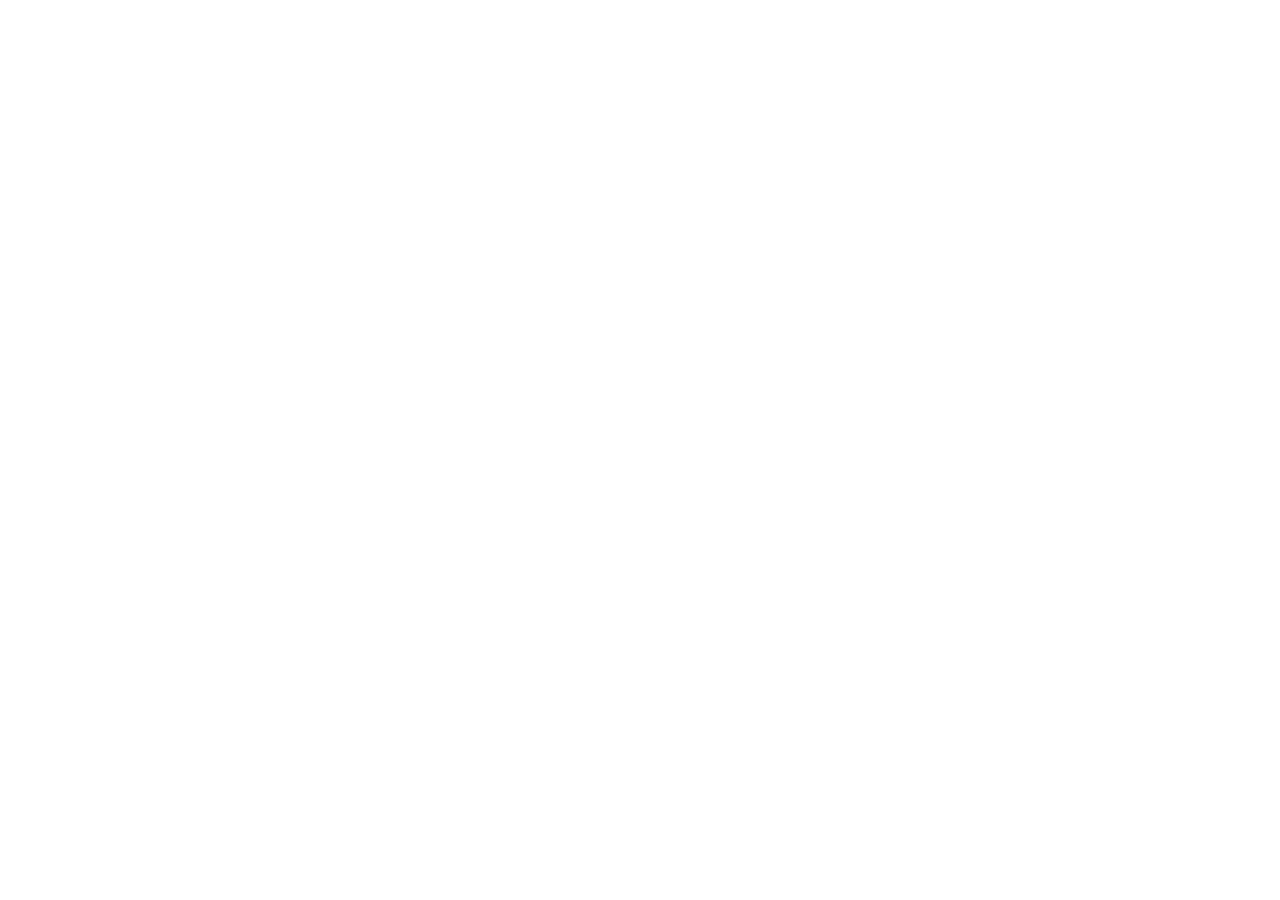
==== frontend-1-practice/index.html @ b1ff44db "Initial commit" ====
<!DOCTYPE html>
<html lang="ru">
  <head>
    <meta charset="UTF-8" />
    <meta name="viewport" content="width=device-width, initial-scale=1.0" />
    <title>Выбор даты и времени</title>
    <link rel="stylesheet" href="styles.css" />
  </head>
  <body>
    <!--
      ЗАДАНИЕ
      ========
      Сверстать страницу выбора даты и времени по своему макету.

      Пока это только вёрстка. Никакого JavaScript — ни кликов,
      ни переходов, ни выбора дня. Всё статично.

      Стили пишите в styles.css. Разметку — здесь.
    -->

    <div class="page">
      <!-- Начните отсюда. Разметьте шапку, основную область
           с календарём и слотами, подвал. -->
    </div>
  </body>
</html>
---- frontend-1-practice/styles.css ----
/* Стили страницы.
   Пишите здесь. */

* {
  margin: 0;
  padding: 0;
  box-sizing: border-box;
}

body {
  min-height: 100vh;
  font-family: sans-serif;
}
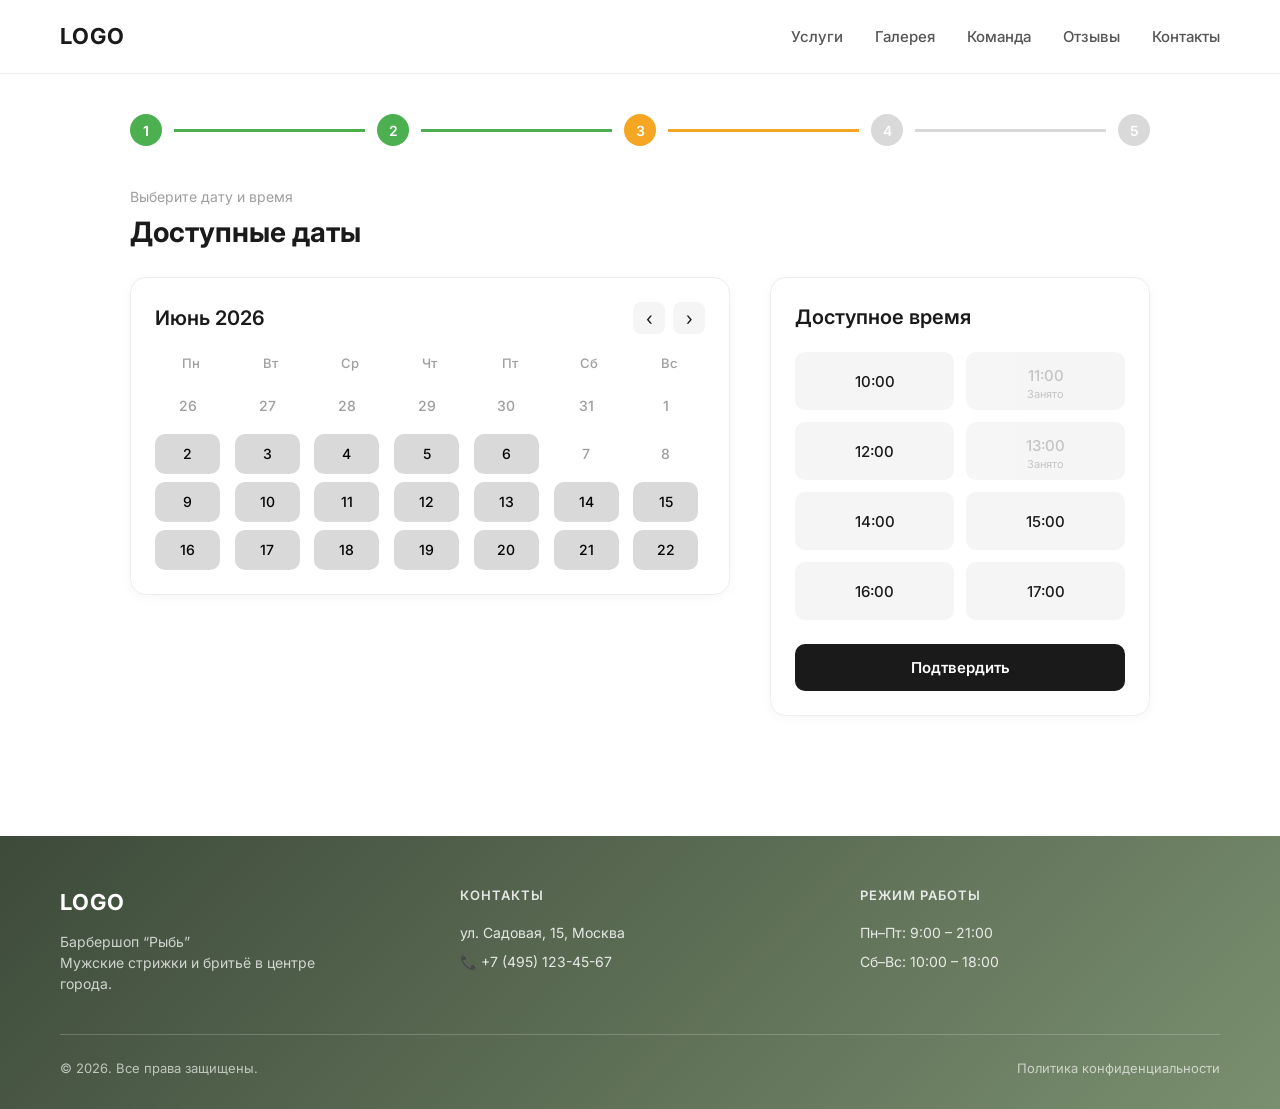
==== commit e53da36c: "Задание 1 html" ====
--- a/frontend-1-practice/index.html
+++ b/frontend-1-practice/index.html
@@ -1,26 +1,176 @@
 <!DOCTYPE html>
 <html lang="ru">
-  <head>
-    <meta charset="UTF-8" />
-    <meta name="viewport" content="width=device-width, initial-scale=1.0" />
-    <title>Выбор даты и времени</title>
-    <link rel="stylesheet" href="styles.css" />
-  </head>
-  <body>
-    <!--
-      ЗАДАНИЕ
-      ========
-      Сверстать страницу выбора даты и времени по своему макету.
+<head>
+  <meta charset="UTF-8">
+  <meta name="viewport" content="width=device-width, initial-scale=1.0">
+  <title>Выбор даты и времени</title>
+  <link rel="stylesheet" href="styles.css">
+  <link rel="preconnect" href="https://fonts.googleapis.com">
+  <link href="https://fonts.googleapis.com/css2?family=Inter:wght@400;500;600;700&display=swap" rel="stylesheet">
+</head>
+<body>
 
-      Пока это только вёрстка. Никакого JavaScript — ни кликов,
-      ни переходов, ни выбора дня. Всё статично.
+  <!-- ШАПКА -->
+  <header class="header">
+    <div class="header__logo">LOGO</div>
+    <nav class="header__nav">
+      <ul class="header__menu">
+        <li><a href="#" class="header__link">Услуги</a></li>
+        <li><a href="#" class="header__link">Галерея</a></li>
+        <li><a href="#" class="header__link">Команда</a></li>
+        <li><a href="#" class="header__link">Отзывы</a></li>
+        <li><a href="#" class="header__link">Контакты</a></li>
+      </ul>
+    </nav>
+  </header>
 
-      Стили пишите в styles.css. Разметку — здесь.
-    -->
+  <main class="main">
 
-    <div class="page">
-      <!-- Начните отсюда. Разметьте шапку, основную область
-           с календарём и слотами, подвал. -->
+    <!-- ИНДИКАТОР ШАГОВ -->
+    <section class="stepper">
+      <div class="stepper__item stepper__item--done">
+        <span class="stepper__circle">1</span>
+        <span class="stepper__line stepper__line--done"></span>
+      </div>
+      <div class="stepper__item stepper__item--done">
+        <span class="stepper__circle">2</span>
+        <span class="stepper__line stepper__line--done"></span>
+      </div>
+      <div class="stepper__item stepper__item--active">
+        <span class="stepper__circle">3</span>
+        <span class="stepper__line stepper__line--active"></span>
+      </div>
+      <div class="stepper__item">
+        <span class="stepper__circle">4</span>
+        <span class="stepper__line"></span>
+      </div>
+      <div class="stepper__item stepper__item--last">
+        <span class="stepper__circle">5</span>
+      </div>
+    </section>
+
+    <!-- ЗАГОЛОВОК -->
+    <section class="booking">
+      <div class="booking__header">
+        <span class="booking__subtitle">Выберите дату и время</span>
+        <h1 class="booking__title">Доступные даты</h1>
+      </div>
+
+      <div class="booking__content">
+
+        <!-- КАЛЕНДАРЬ -->
+        <section class="calendar">
+          <div class="calendar__header">
+            <h2 class="calendar__month">Июнь 2026</h2>
+            <div class="calendar__nav">
+              <button class="calendar__arrow" aria-label="Предыдущий месяц">‹</button>
+              <button class="calendar__arrow" aria-label="Следующий месяц">›</button>
+            </div>
+          </div>
+
+          <div class="calendar__weekdays">
+            <span class="calendar__weekday">Пн</span>
+            <span class="calendar__weekday">Вт</span>
+            <span class="calendar__weekday">Ср</span>
+            <span class="calendar__weekday">Чт</span>
+            <span class="calendar__weekday">Пт</span>
+            <span class="calendar__weekday">Сб</span>
+            <span class="calendar__weekday">Вс</span>
+          </div>
+
+          <div class="calendar__days">
+            <!-- Предыдущий месяц -->
+            <span class="day day--muted">26</span>
+            <span class="day day--muted">27</span>
+            <span class="day day--muted">28</span>
+            <span class="day day--muted">29</span>
+            <span class="day day--muted">30</span>
+            <span class="day day--muted">31</span>
+            <span class="day day--muted">1</span>
+
+            <!-- Июнь -->
+            <span class="day day--selected">2</span>
+            <span class="day day--selected">3</span>
+            <span class="day day--selected">4</span>
+            <span class="day day--selected">5</span>
+            <span class="day day--selected">6</span>
+            <span class="day day--weekend">7</span>
+            <span class="day day--weekend">8</span>
+
+            <span class="day day--selected">9</span>
+            <span class="day day--selected">10</span>
+            <span class="day day--selected">11</span>
+            <span class="day day--selected">12</span>
+            <span class="day day--selected">13</span>
+            <span class="day day--selected">14</span>
+            <span class="day day--selected">15</span>
+
+            <span class="day day--selected">16</span>
+            <span class="day day--selected">17</span>
+            <span class="day day--selected">18</span>
+            <span class="day day--selected">19</span>
+            <span class="day day--selected">20</span>
+            <span class="day day--selected">21</span>
+            <span class="day day--selected">22</span>
+          </div>
+        </section>
+
+        <!-- СЛОТЫ ВРЕМЕНИ -->
+        <aside class="timeslots">
+          <h2 class="timeslots__title">Доступное время</h2>
+
+          <div class="timeslots__grid">
+            <button class="slot">10:00</button>
+            <button class="slot slot--busy">
+              11:00
+              <span class="slot__busy">Занято</span>
+            </button>
+            <button class="slot">12:00</button>
+            <button class="slot slot--busy">
+              13:00
+              <span class="slot__busy">Занято</span>
+            </button>
+            <button class="slot">14:00</button>
+            <button class="slot">15:00</button>
+            <button class="slot">16:00</button>
+            <button class="slot">17:00</button>
+          </div>
+
+          <button class="confirm-btn">Подтвердить</button>
+        </aside>
+
+      </div>
+    </section>
+
+  </main>
+
+  <!-- ПОДВАЛ -->
+  <footer class="footer">
+    <div class="footer__top">
+      <div class="footer__brand">
+        <div class="footer__logo">LOGO</div>
+        <p class="footer__description">Барбершоп “Рыбь”</p>
+        <p class="footer__description">Мужские стрижки и бритьё в центре города.</p>
+      </div>
+
+      <div class="footer__contacts">
+        <h3 class="footer__heading">КОНТАКТЫ</h3>
+        <p class="footer__address"> ул. Садовая, 15, Москва</p>
+        <p class="footer__phone">📞 +7 (495) 123-45-67</p>
+      </div>
+
+      <div class="footer__schedule">
+        <h3 class="footer__heading">РЕЖИМ РАБОТЫ</h3>
+        <p class="footer__hours">Пн–Пт: 9:00 – 21:00</p>
+        <p class="footer__hours">Сб–Вс: 10:00 – 18:00</p>
+      </div>
     </div>
-  </body>
+
+    <div class="footer__bottom">
+      <span class="footer__copy">© 2026. Все права защищены.</span>
+      <a href="#" class="footer__policy">Политика конфиденциальности</a>
+    </div>
+  </footer>
+
+</body>
 </html>
--- a/frontend-1-practice/styles.css
+++ b/frontend-1-practice/styles.css
@@ -1,13 +1,455 @@
-/* Стили страницы.
-   Пишите здесь. */
-
-* {
+/* ===== СБРОС И БАЗА ===== */
+*,
+*::before,
+*::after {
+  box-sizing: border-box;
   margin: 0;
   padding: 0;
+}
+
+:root {
+  --color-green: #4CAF50;
+  --color-orange: #F5A623;
+  --color-gray: #D9D9D9;
+  --color-gray-light: #F5F5F5;
+  --color-text: #1a1a1a;
+  --color-text-muted: #9E9E9E;
+  --color-bg: #ffffff;
+  --color-footer-dark: #3d4a3a;
+  --color-footer-light: #7a8f6f;
+  --font-family: 'Inter', -apple-system, BlinkMacSystemFont, sans-serif;
+}
+
+body {
+  font-family: var(--font-family);
+  color: var(--color-text);
+  background: var(--color-bg);
+  line-height: 1.5;
+  -webkit-font-smoothing: antialiased;
+}
+
+a {
+  text-decoration: none;
+  color: inherit;
+}
+
+button {
+  font-family: inherit;
+  border: none;
+  background: none;
+  cursor: pointer;
+}
+
+ul {
+  list-style: none;
+}
+
+/* ===== ШАПКА ===== */
+.header {
+  display: flex;
+  justify-content: space-between;
+  align-items: center;
+  padding: 20px 60px;
+  background: var(--color-bg);
+  border-bottom: 1px solid #eee;
+}
+
+.header__logo {
+  font-size: 22px;
+  font-weight: 700;
+  letter-spacing: 1px;
+}
+
+.header__menu {
+  display: flex;
+  gap: 32px;
+}
+
+.header__link {
+  font-size: 15px;
+  font-weight: 500;
+  color: #555;
+  transition: color 0.2s ease;
+  cursor: pointer;
+}
+
+.header__link:hover {
+  color: var(--color-green);
+}
+
+/* ===== ИНДИКАТОР ШАГОВ ===== */
+.stepper {
+  display: flex;
+  align-items: center;
+  justify-content: space-between; /* Распределяем шаги от левого до правого края */
+  max-width: 1100px; /* Совпадает с шириной .booking */
+  margin: 0 auto;
+  padding: 40px 40px 20px; /* Горизонтальный отступ совпадает с .booking */
   box-sizing: border-box;
 }
 
-body {
-  min-height: 100vh;
-  font-family: sans-serif;
-}
+.stepper__item {
+  display: flex;
+  align-items: center;
+  flex: 1; /* Растягиваем элементы, чтобы они заполнили всю ширину */
+}
+
+.stepper__item--last {
+  flex: 0; /* Последний элемент не растягивается, чтобы не ломать сетку */
+}
+
+.stepper__circle {
+  display: flex;
+  align-items: center;
+  justify-content: center;
+  width: 32px;
+  height: 32px;
+  border-radius: 50%;
+  background: var(--color-gray);
+  color: #fff;
+  font-size: 14px;
+  font-weight: 600;
+  flex-shrink: 0; /* Запрещаем кружку сжиматься */
+}
+
+.stepper__item--done .stepper__circle {
+  background: var(--color-green);
+}
+
+.stepper__item--active .stepper__circle {
+  background: var(--color-orange);
+}
+
+.stepper__line {
+  flex: 1; /* Линия растягивается на всё доступное пространство */
+  height: 3px;
+  background: var(--color-gray);
+  margin: 0 12px; /* Отступы от кружков */
+  width: auto; /* Убираем фиксированную ширину */
+}
+
+.stepper__line--done {
+  background: var(--color-green);
+}
+
+.stepper__line--active {
+  background: var(--color-orange);
+}
+/* ===== ОСНОВНОЙ БЛОК БРОНИРОВАНИЯ ===== */
+.main {
+  padding-bottom: 40px;
+}
+
+.booking {
+  max-width: 1100px;
+  margin: 0 auto;
+  padding: 20px 40px 40px;
+}
+
+.booking__header {
+  margin-bottom: 24px;
+}
+
+.booking__subtitle {
+  display: block;
+  font-size: 14px;
+  color: var(--color-text-muted);
+  margin-bottom: 4px;
+}
+
+.booking__title {
+  font-size: 28px;
+  font-weight: 700;
+}
+
+.booking__content {
+  display: flex;
+  gap: 40px;
+  align-items: flex-start;
+}
+
+/* ===== КАЛЕНДАРЬ ===== */
+.calendar {
+  flex: 1;
+  background: var(--color-bg);
+  border: 1px solid #eee;
+  border-radius: 16px;
+  padding: 24px;
+  box-shadow: 0 2px 12px rgba(0, 0, 0, 0.04);
+}
+
+.calendar__header {
+  display: flex;
+  justify-content: space-between;
+  align-items: center;
+  margin-bottom: 20px;
+}
+
+.calendar__month {
+  font-size: 20px;
+  font-weight: 600;
+}
+
+.calendar__nav {
+  display: flex;
+  gap: 8px;
+}
+
+.calendar__arrow {
+  width: 32px;
+  height: 32px;
+  border-radius: 8px;
+  background: var(--color-gray-light);
+  font-size: 18px;
+  color: var(--color-text);
+  display: flex;
+  align-items: center;
+  justify-content: center;
+  transition: background 0.2s ease;
+}
+
+.calendar__arrow:hover {
+  background: #e8e8e8;
+}
+
+.calendar__weekdays {
+  display: grid;
+  grid-template-columns: repeat(7, 1fr);
+  gap: 8px;
+  margin-bottom: 12px;
+}
+
+.calendar__weekday {
+  text-align: center;
+  font-size: 13px;
+  font-weight: 500;
+  color: var(--color-text-muted);
+}
+
+.calendar__days {
+  display: grid;
+  grid-template-columns: repeat(7, 1fr);
+  gap: 8px;
+}
+
+.day {
+  display: flex;
+  align-items: center;
+  justify-content: center;
+  width: 65px;  
+  height: 40px;
+  border-radius: 10px;
+  font-size: 14px;
+  font-weight: 500;
+  cursor: pointer;
+  transition: all 0.2s ease;
+  user-select: none;
+}
+
+.day:hover {
+  background: var(--color-gray-light);
+}
+
+.day--muted {
+  color: var(--color-text-muted);
+}
+
+.day--muted:hover {
+  background: transparent;
+  cursor: default;
+}
+
+.day--weekend {
+  color: var(--color-text-muted);
+}
+
+.day--selected {
+  background: var(--color-gray);
+  color: #030303;
+}
+
+.day--selected:hover {
+  background: #9b9b9b;
+  box-shadow: 0 4px 10px rgba(110, 110, 110, 0.3);
+}
+
+/* ===== СЛОТЫ ВРЕМЕНИ ===== */
+.timeslots {
+  width: 380px;
+  flex-shrink: 0;
+  background: var(--color-bg);
+  border: 1px solid #eee;
+  border-radius: 16px;
+  padding: 24px;
+  box-shadow: 0 2px 12px rgba(0, 0, 0, 0.04);
+}
+
+.timeslots__title {
+  font-size: 20px;
+  font-weight: 600;
+  margin-bottom: 20px;
+}
+
+.timeslots__grid {
+  display: grid;
+  grid-template-columns: 1fr 1fr;
+  gap: 12px;
+  margin-bottom: 24px;
+}
+
+.slot {
+  height: 58px;
+  padding: 14px 16px;
+  border-radius: 10px;
+  background: var(--color-gray-light);
+  font-size: 15px;
+  font-weight: 500;
+  color: var(--color-text);
+  text-align: center;
+  transition: all 0.2s ease;
+  cursor: pointer;
+}
+
+.slot:hover {
+  background: #e8e8e8;
+  transform: translateY(-1px);
+}
+
+.slot--busy {
+  background: #f0f0f0;
+  color: var(--color-text-muted);
+  opacity: 0.6;
+  display: flex;
+  flex-direction: column;
+  align-items: center;
+  gap: 2px;
+  cursor: not-allowed;
+}
+
+.slot--busy:hover {
+  background: #f0f0f0;
+  transform: none;
+}
+
+.slot__busy {
+  font-size: 11px;
+  font-weight: 400;
+}
+
+.confirm-btn {
+  width: 100%;
+  padding: 14px;
+  background: var(--color-text);
+  color: #fff;
+  border-radius: 10px;
+  font-size: 15px;
+  font-weight: 600;
+  transition: background 0.2s ease;
+  cursor: pointer;
+}
+
+.confirm-btn:hover {
+  background: #333;
+}
+
+/* ===== ПОДВАЛ ===== */
+.footer {
+  background: linear-gradient(135deg, var(--color-footer-dark) 0%, var(--color-footer-light) 100%);
+  color: #fff;
+  padding: 50px 60px 30px;
+  margin-top: 40px;
+}
+
+.footer__top {
+  display: flex;
+  justify-content: space-between;
+  gap: 40px;
+  margin-bottom: 40px;
+}
+
+.footer__brand {
+  flex: 1;
+}
+
+.footer__logo {
+  font-size: 22px;
+  font-weight: 700;
+  letter-spacing: 1px;
+  margin-bottom: 12px;
+}
+
+.footer__description {
+  font-size: 14px;
+  color: rgba(255, 255, 255, 0.75);
+  max-width: 280px;
+  line-height: 1.5;
+}
+
+.footer__contacts,
+.footer__schedule {
+  flex: 1;
+}
+
+.footer__heading {
+  font-size: 13px;
+  font-weight: 600;
+  letter-spacing: 1px;
+  margin-bottom: 16px;
+  color: rgba(255, 255, 255, 0.85);
+}
+
+.footer__address,
+.footer__phone,
+.footer__hours {
+  font-size: 14px;
+  color: rgba(255, 255, 255, 0.85);
+  margin-bottom: 8px;
+}
+
+.footer__bottom {
+  display: flex;
+  justify-content: space-between;
+  align-items: center;
+  padding-top: 24px;
+  border-top: 1px solid rgba(255, 255, 255, 0.2);
+  font-size: 13px;
+  color: rgba(255, 255, 255, 0.65);
+}
+
+.footer__policy {
+  color: rgba(255, 255, 255, 0.65);
+  transition: color 0.2s ease;
+  cursor: pointer;
+}
+
+.footer__policy:hover {
+  color: #fff;
+}
+
+/* ===== АДАПТИВ (опционально) ===== */
+@media (max-width: 900px) {
+  .booking__content {
+    flex-direction: column;
+  }
+
+  .timeslots {
+    width: 100%;
+  }
+
+  .footer__top {
+    flex-direction: column;
+    gap: 30px;
+  }
+
+  .header {
+    padding: 20px 24px;
+  }
+
+  .stepper {
+    padding: 30px 24px 20px;
+  }
+
+  .stepper__line {
+    width: 50px;
+  }
+}
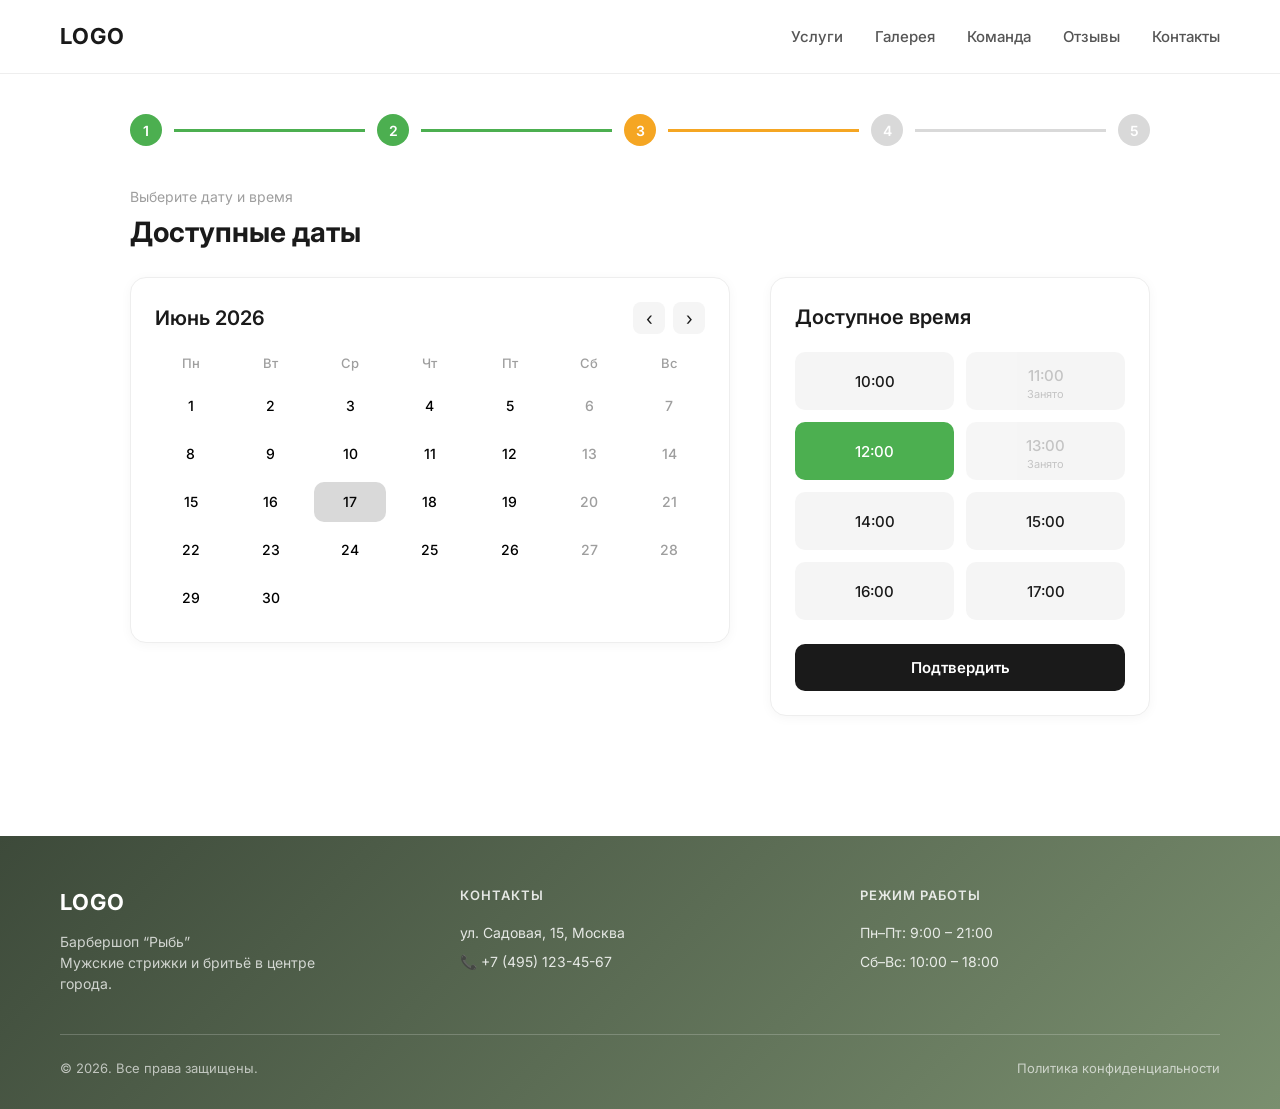
==== commit cec596f8: "3 и 4 задание" ====
--- a/frontend-1-practice/index.html
+++ b/frontend-1-practice/index.html
@@ -79,39 +79,36 @@
           </div>
 
           <div class="calendar__days">
-            <!-- Предыдущий месяц -->
-            <span class="day day--muted">26</span>
-            <span class="day day--muted">27</span>
-            <span class="day day--muted">28</span>
-            <span class="day day--muted">29</span>
-            <span class="day day--muted">30</span>
-            <span class="day day--muted">31</span>
-            <span class="day day--muted">1</span>
-
-            <!-- Июнь -->
-            <span class="day day--selected">2</span>
-            <span class="day day--selected">3</span>
-            <span class="day day--selected">4</span>
-            <span class="day day--selected">5</span>
-            <span class="day day--selected">6</span>
-            <span class="day day--weekend">7</span>
-            <span class="day day--weekend">8</span>
-
-            <span class="day day--selected">9</span>
-            <span class="day day--selected">10</span>
-            <span class="day day--selected">11</span>
-            <span class="day day--selected">12</span>
-            <span class="day day--selected">13</span>
-            <span class="day day--selected">14</span>
-            <span class="day day--selected">15</span>
-
-            <span class="day day--selected">16</span>
-            <span class="day day--selected">17</span>
-            <span class="day day--selected">18</span>
-            <span class="day day--selected">19</span>
-            <span class="day day--selected">20</span>
-            <span class="day day--selected">21</span>
-            <span class="day day--selected">22</span>
+            <button type="button" class="day" aria-pressed="false">1</button>
+            <button type="button" class="day" aria-pressed="false">2</button>
+            <button type="button" class="day" aria-pressed="false">3</button>
+            <button type="button" class="day" aria-pressed="false">4</button>
+            <button type="button" class="day" aria-pressed="false">5</button>
+            <button type="button" class="day day--weekend" aria-pressed="false">6</button>
+            <button type="button" class="day day--weekend" aria-pressed="false">7</button>
+            <button type="button" class="day" aria-pressed="false">8</button>
+            <button type="button" class="day" aria-pressed="false">9</button>
+            <button type="button" class="day" aria-pressed="false">10</button>
+            <button type="button" class="day" aria-pressed="false">11</button>
+            <button type="button" class="day" aria-pressed="false">12</button>
+            <button type="button" class="day day--weekend" aria-pressed="false">13</button>
+            <button type="button" class="day day--weekend" aria-pressed="false">14</button>
+            <button type="button" class="day" aria-pressed="false">15</button>
+            <button type="button" class="day" aria-pressed="false">16</button>
+            <button type="button" class="day day--selected" aria-pressed="true">17</button>
+            <button type="button" class="day" aria-pressed="false">18</button>
+            <button type="button" class="day" aria-pressed="false">19</button>
+            <button type="button" class="day day--weekend" aria-pressed="false">20</button>
+            <button type="button" class="day day--weekend" aria-pressed="false">21</button>
+            <button type="button" class="day" aria-pressed="false">22</button>
+            <button type="button" class="day" aria-pressed="false">23</button>
+            <button type="button" class="day" aria-pressed="false">24</button>
+            <button type="button" class="day" aria-pressed="false">25</button>
+            <button type="button" class="day" aria-pressed="false">26</button>
+            <button type="button" class="day day--weekend" aria-pressed="false">27</button>
+            <button type="button" class="day day--weekend" aria-pressed="false">28</button>
+            <button type="button" class="day" aria-pressed="false">29</button>
+            <button type="button" class="day" aria-pressed="false">30</button>
           </div>
         </section>
 
@@ -120,20 +117,20 @@
           <h2 class="timeslots__title">Доступное время</h2>
 
           <div class="timeslots__grid">
-            <button class="slot">10:00</button>
-            <button class="slot slot--busy">
+            <button type="button" class="slot" aria-pressed="false">10:00</button>
+            <button type="button" class="slot slot--busy" disabled>
               11:00
               <span class="slot__busy">Занято</span>
             </button>
-            <button class="slot">12:00</button>
-            <button class="slot slot--busy">
+            <button type="button" class="slot slot--selected" aria-pressed="true">12:00</button>
+            <button type="button" class="slot slot--busy" disabled>
               13:00
               <span class="slot__busy">Занято</span>
             </button>
-            <button class="slot">14:00</button>
-            <button class="slot">15:00</button>
-            <button class="slot">16:00</button>
-            <button class="slot">17:00</button>
+            <button type="button" class="slot" aria-pressed="false">14:00</button>
+            <button type="button" class="slot" aria-pressed="false">15:00</button>
+            <button type="button" class="slot" aria-pressed="false">16:00</button>
+            <button type="button" class="slot" aria-pressed="false">17:00</button>
           </div>
 
           <button class="confirm-btn">Подтвердить</button>
--- a/frontend-1-practice/styles.css
+++ b/frontend-1-practice/styles.css
@@ -170,6 +170,7 @@
 
 /* ===== КАЛЕНДАРЬ ===== */
 .calendar {
+  min-width: 0;
   flex: 1;
   background: var(--color-bg);
   border: 1px solid #eee;
@@ -214,7 +215,7 @@
 
 .calendar__weekdays {
   display: grid;
-  grid-template-columns: repeat(7, 1fr);
+  grid-template-columns: repeat(7, minmax(0, 1fr));
   gap: 8px;
   margin-bottom: 12px;
 }
@@ -228,7 +229,7 @@
 
 .calendar__days {
   display: grid;
-  grid-template-columns: repeat(7, 1fr);
+  grid-template-columns: repeat(7, minmax(0, 1fr));
   gap: 8px;
 }
 
@@ -236,7 +237,8 @@
   display: flex;
   align-items: center;
   justify-content: center;
-  width: 65px;  
+  width: 100%;
+  min-width: 0;
   height: 40px;
   border-radius: 10px;
   font-size: 14px;
@@ -452,4 +454,28 @@
   .stepper__line {
     width: 50px;
   }
-}+}
+button:focus-visible {
+  outline: 3px solid var(--color-orange);
+  outline-offset: 3px;
+}
+
+.slot--selected,
+.slot--selected:hover {
+  background: var(--color-green);
+  color: #fff;
+}
+
+@media (max-width: 900px) {
+  .calendar { width: 100%; }
+}
+
+@media (max-width: 600px) {
+  .booking { padding: 20px 16px 32px; }
+  .calendar, .timeslots { padding: 16px; }
+  .calendar__days, .calendar__weekdays { gap: 4px; }
+  .header { flex-wrap: wrap; gap: 16px; }
+  .header__menu { flex-wrap: wrap; gap: 12px; }
+  .footer { padding: 32px 16px; }
+  .footer__bottom { flex-wrap: wrap; gap: 12px; }
+}
